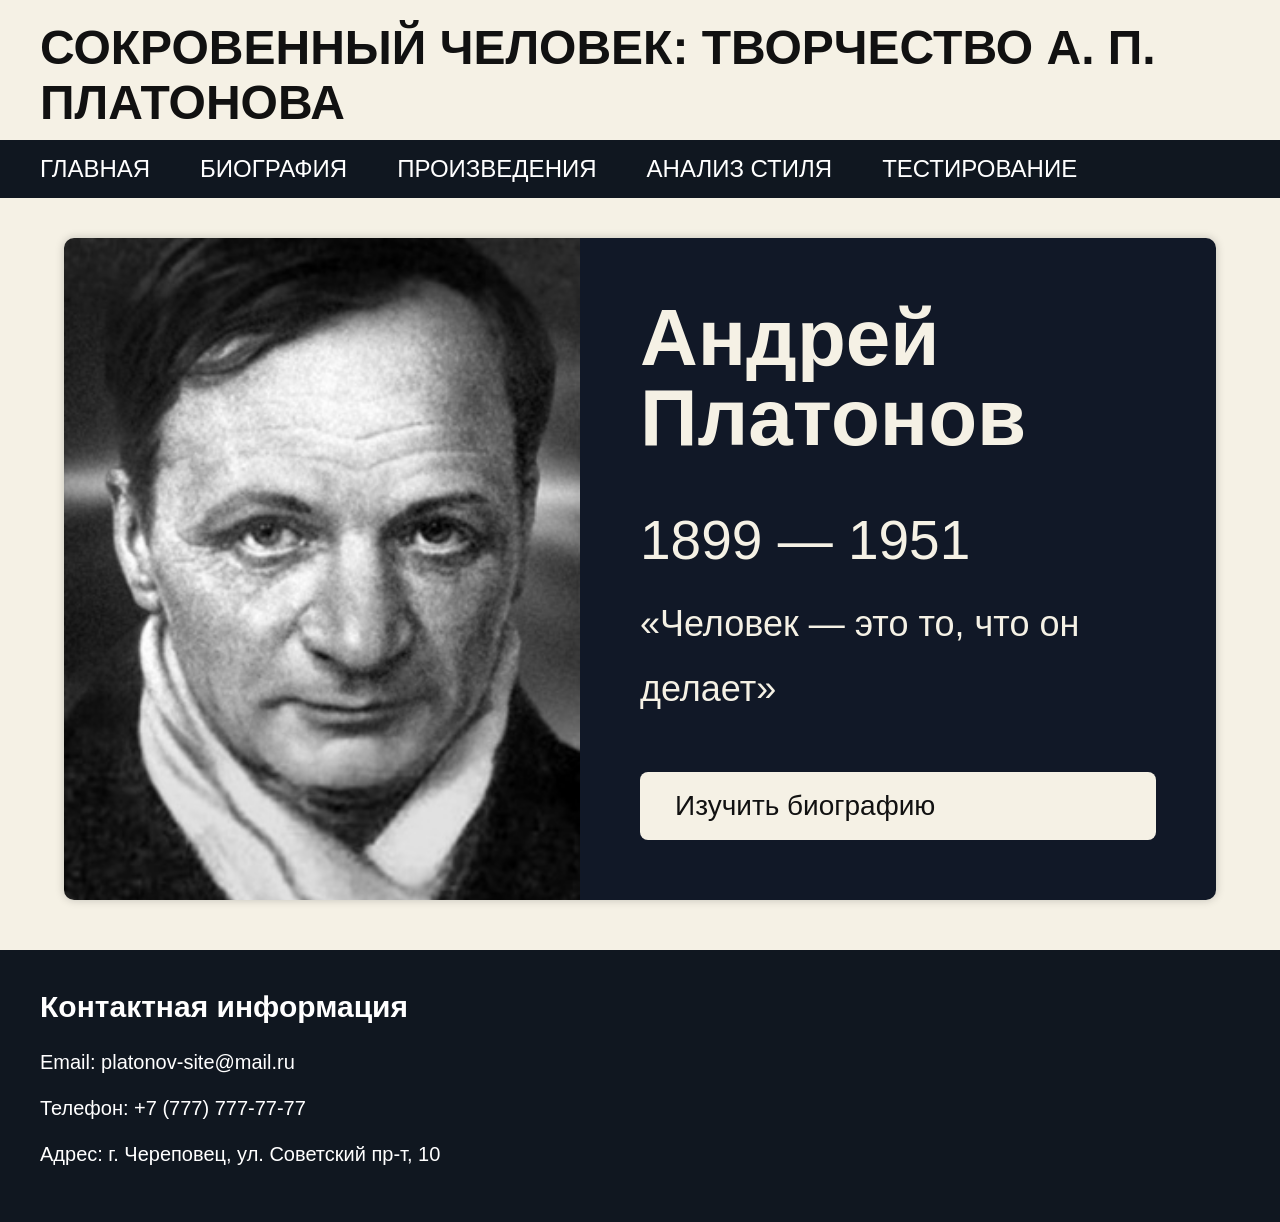
==== index.html @ af03b56c "Initial commit" ====
<!DOCTYPE html>
<html lang="ru">
<head>
<meta charset="UTF-8">
<meta name="viewport" content="width=device-width, initial-scale=1.0">
<title>Главная</title>

<link rel="stylesheet" href="style.css">

</head>

<body>

<header>
<h1>Сокровенный человек: творчество А. П. Платонова</h1>
</header>

<nav>
<ul>
<li><a href="index.html">Главная</a></li>
<li><a href="bio.html">Биография</a></li>
<li><a href="works.html">Произведения</a></li>
<li><a href="stylepage.html">Анализ стиля</a></li>
<li><a href="test.html">Тестирование</a></li>
</ul>
</nav>

<section class="hero">

<div class="hero-image"></div>

<div class="hero-text">

<h2>Андрей<br>Платонов</h2>

<div class="years">1899 — 1951</div>

<p>«Человек — это то, что он делает»</p>

<a href="bio.html" class="btn">
Изучить биографию
</a>

</div>

</section>

<footer>

<h3>Контактная информация</h3>

<p>Email: platonov-site@mail.ru</p>

<p>Телефон: +7 (777) 777-77-77</p>

<p>Адрес: г. Череповец, ул. Советский пр-т, 10</p>

</footer>

</body>
</html>
---- style.css ----
/* =========================
ОБЩИЕ СТИЛИ САЙТА
========================= */

*{
    margin:0;
    padding:0;
    box-sizing:border-box;
}

body{
    font-family:Arial, sans-serif;
    background:#f5f1e5;
    color:#111;
}

/* =========================
HEADER
========================= */

header{
    padding:20px 40px 10px;
}

header h1{
    font-size:48px;
    text-transform:uppercase;
    font-weight:bold;
}

/* =========================
НАВИГАЦИЯ
========================= */

nav{
    background:#101720;
    padding:15px 40px;
}

nav ul{
    display:flex;
    gap:50px;
    list-style:none;
    flex-wrap:wrap;
}

nav a{
    color:white;
    text-decoration:none;
    font-size:24px;
    text-transform:uppercase;
    transition:0.3s;
}

nav a:hover{
    color:#d8c7a0;
}

/* =========================
ОСНОВНОЙ КОНТЕНТ
========================= */

main{
    width:90%;
    margin:50px auto;
    min-height:600px;
}

h2{
    font-size:42px;
    margin-bottom:30px;
}

h3{
    font-size:30px;
    margin-bottom:20px;
}

p{
    font-size:22px;
    line-height:1.8;
    margin-bottom:20px;
}

/* =========================
ГЛАВНАЯ СТРАНИЦА
========================= */

.hero{
    width:90%;
    margin:40px auto;
    display:flex;
    min-height:600px;
    border-radius:10px;
    overflow:hidden;
    box-shadow:0 0 10px rgba(0,0,0,0.2);
}

.hero-image{
    flex:1;
    background:url('platonov.jpg') center/cover no-repeat;
}

.hero-text{
    flex:1;
    background:#111827;
    color:#f5f1e5;
    display:flex;
    flex-direction:column;
    justify-content:center;
    padding:60px;
}

.hero-text h2{
    font-size:80px;
    line-height:1;
}

.hero-text .years{
    font-size:55px;
    margin:20px 0;
}

.hero-text p{
    font-size:36px;
}

.btn{
    display:inline-block;
    margin-top:30px;
    padding:18px 35px;
    background:#f5f1e5;
    color:#111;
    text-decoration:none;
    font-size:28px;
    border-radius:8px;
    transition:0.3s;
}

.btn:hover{
    background:#d8c7a0;
}

/* =========================
КАРТОЧКИ
========================= */

.card{
    background:white;
    padding:30px;
    margin-bottom:30px;
    border-radius:10px;
    box-shadow:0 0 5px rgba(0,0,0,0.1);
}

/* =========================
ПОДВАЛ
========================= */

footer{
    background:#101720;
    color:white;
    padding:40px;
    margin-top:50px;
}

footer h3{
    margin-bottom:20px;
}

footer p{
    font-size:20px;
    margin-bottom:10px;
}

/* =========================
АДАПТИВНОСТЬ
========================= */

@media(max-width:1000px){

    header h1{
        font-size:28px;
    }

    nav a{
        font-size:18px;
    }

    .hero{
        flex-direction:column;
    }

    .hero-text h2{
        font-size:50px;
    }

    .hero-text .years{
        font-size:35px;
    }

    .hero-text p{
        font-size:24px;
    }

    .btn{
        font-size:20px;
    }

    p{
        font-size:18px;
    }
}
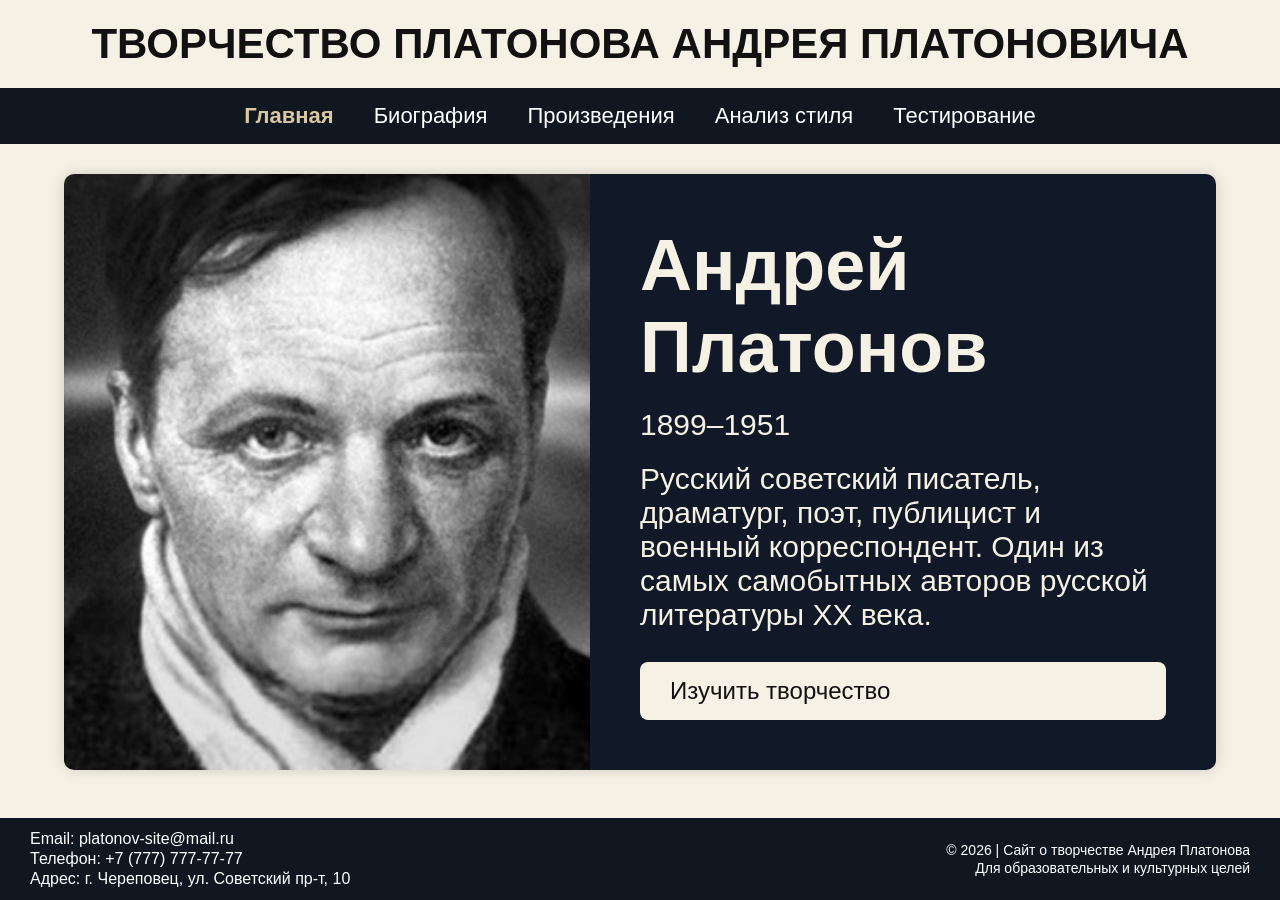
==== commit 3e76eefe: "Add files via upload" ====
--- a/index.html
+++ b/index.html
@@ -1,61 +1,71 @@
 <!DOCTYPE html>
 <html lang="ru">
+
 <head>
-<meta charset="UTF-8">
-<meta name="viewport" content="width=device-width, initial-scale=1.0">
-<title>Главная</title>
+    <meta charset="UTF-8">
+    <meta name="viewport" content="width=device-width, initial-scale=1.0">
+    <title>Творчество Платонова Андрея Платоновича</title>
 
-<link rel="stylesheet" href="style.css">
-
+    <link rel="stylesheet" href="style.css">
 </head>
 
-<body>
+<body class="home-page">
 
-<header>
-<h1>Сокровенный человек: творчество А. П. Платонова</h1>
-</header>
+    <header>
+        <h1>Творчество Платонова Андрея Платоновича</h1>
+    </header>
 
-<nav>
-<ul>
-<li><a href="index.html">Главная</a></li>
-<li><a href="bio.html">Биография</a></li>
-<li><a href="works.html">Произведения</a></li>
-<li><a href="stylepage.html">Анализ стиля</a></li>
-<li><a href="test.html">Тестирование</a></li>
-</ul>
-</nav>
+    <nav>
+        <ul>
+            <li><a href="index.html" class="active">Главная</a></li>
+            <li><a href="bio.html">Биография</a></li>
+            <li><a href="works.html">Произведения</a></li>
+            <li><a href="stylepage.html">Анализ стиля</a></li>
+            <li><a href="test.html">Тестирование</a></li>
+        </ul>
+    </nav>
 
-<section class="hero">
+    <section class="hero">
 
-<div class="hero-image"></div>
+        <div class="hero-image"></div>
 
-<div class="hero-text">
+        <div class="hero-text">
 
-<h2>Андрей<br>Платонов</h2>
+            <h2>Андрей Платонов</h2>
 
-<div class="years">1899 — 1951</div>
+            <p class="years">
+                1899–1951
+            </p>
 
-<p>«Человек — это то, что он делает»</p>
+            <p>
+                Русский советский писатель, драматург, поэт,
+                публицист и военный корреспондент.
+                Один из самых самобытных авторов русской литературы XX века.
+            </p>
 
-<a href="bio.html" class="btn">
-Изучить биографию
-</a>
+            <a href="bio.html" class="btn">
+                Изучить творчество
+            </a>
 
-</div>
+        </div>
 
-</section>
+    </section>
 
-<footer>
+<footer class="home-footer">
 
-<h3>Контактная информация</h3>
+    <div class="footer-left">
+        <p>Email: platonov-site@mail.ru</p>
+        <p>Телефон: +7 (777) 777-77-77</p>
+	<p>Адрес: г. Череповец, ул. Советский пр-т, 10</p>
+    </div>
 
-<p>Email: platonov-site@mail.ru</p>
-
-<p>Телефон: +7 (777) 777-77-77</p>
-
-<p>Адрес: г. Череповец, ул. Советский пр-т, 10</p>
+    <div class="footer-right">
+        <p>© 2026 | Сайт о творчестве Андрея Платонова</p>
+        <p>Для образовательных и культурных целей</p>
+    </div>
 
 </footer>
 
 </body>
+
 </html>
--- a/style.css
+++ b/style.css
@@ -1,5 +1,5 @@
 /* =========================
-ОБЩИЕ СТИЛИ САЙТА
+ОБЩИЕ СТИЛИ
 ========================= */
 
 *{
@@ -15,31 +15,42 @@
 }
 
 /* =========================
-HEADER
+ГЛАВНАЯ СТРАНИЦА БЕЗ СКРОЛЛА
+========================= */
+
+.home-page{
+    height:100vh;
+    overflow:hidden;
+}
+
+/* =========================
+ШАПКА
 ========================= */
 
 header{
-    padding:20px 40px 10px;
+    padding:20px;
+    text-align:center;
 }
 
 header h1{
-    font-size:48px;
+    font-size:42px;
     text-transform:uppercase;
-    font-weight:bold;
-}
-
-/* =========================
-НАВИГАЦИЯ
+}
+
+/* =========================
+МЕНЮ
 ========================= */
 
 nav{
     background:#101720;
-    padding:15px 40px;
+    padding:15px;
 }
 
 nav ul{
     display:flex;
-    gap:50px;
+    justify-content:center;
+    align-items:center;
+    gap:40px;
     list-style:none;
     flex-wrap:wrap;
 }
@@ -47,8 +58,7 @@
 nav a{
     color:white;
     text-decoration:none;
-    font-size:24px;
-    text-transform:uppercase;
+    font-size:22px;
     transition:0.3s;
 }
 
@@ -56,30 +66,30 @@
     color:#d8c7a0;
 }
 
+/* активная страница */
+
+.active{
+    color:#d8c7a0 !important;
+    font-weight:bold;
+}
+
 /* =========================
 ОСНОВНОЙ КОНТЕНТ
 ========================= */
 
 main{
     width:90%;
-    margin:50px auto;
-    min-height:600px;
-}
-
-h2{
-    font-size:42px;
+    margin:40px auto;
+}
+
+main h2{
+    font-size:40px;
     margin-bottom:30px;
 }
 
-h3{
-    font-size:30px;
-    margin-bottom:20px;
-}
-
-p{
+main p{
     font-size:22px;
     line-height:1.8;
-    margin-bottom:20px;
 }
 
 /* =========================
@@ -88,17 +98,18 @@
 
 .hero{
     width:90%;
-    margin:40px auto;
-    display:flex;
-    min-height:600px;
+    margin:30px auto;
+    display:flex;
+    min-height:65vh;
     border-radius:10px;
     overflow:hidden;
-    box-shadow:0 0 10px rgba(0,0,0,0.2);
+    box-shadow:0 0 15px rgba(0,0,0,0.15);
 }
 
 .hero-image{
     flex:1;
-    background:url('platonov.jpg') center/cover no-repeat;
+    background:url("platonov.jpg")
+    center/cover no-repeat;
 }
 
 .hero-text{
@@ -108,32 +119,32 @@
     display:flex;
     flex-direction:column;
     justify-content:center;
-    padding:60px;
+    padding:50px;
 }
 
 .hero-text h2{
-    font-size:80px;
-    line-height:1;
-}
-
-.hero-text .years{
-    font-size:55px;
-    margin:20px 0;
+    font-size:72px;
+    margin-bottom:20px;
+}
+
+.years{
+    font-size:50px;
+    margin-bottom:20px;
 }
 
 .hero-text p{
-    font-size:36px;
+    font-size:30px;
 }
 
 .btn{
     display:inline-block;
     margin-top:30px;
-    padding:18px 35px;
+    padding:15px 30px;
     background:#f5f1e5;
     color:#111;
     text-decoration:none;
-    font-size:28px;
     border-radius:8px;
+    font-size:24px;
     transition:0.3s;
 }
 
@@ -149,8 +160,61 @@
     background:white;
     padding:30px;
     margin-bottom:30px;
-    border-radius:10px;
-    box-shadow:0 0 5px rgba(0,0,0,0.1);
+    border-radius:12px;
+    transition:0.3s;
+}
+
+.card h3{
+    margin-bottom:15px;
+    font-size:28px;
+}
+
+.card p{
+    font-size:20px;
+    line-height:1.8;
+}
+
+/* эффект для произведений и анализа стиля */
+
+.card:hover{
+    transform:scale(1.03);
+    box-shadow:0 10px 25px rgba(0,0,0,0.2);
+}
+
+/* =========================
+ТЕСТ
+========================= */
+
+label{
+    display:block;
+    margin:10px 0;
+    font-size:20px;
+    cursor:pointer;
+}
+
+input[type="radio"]{
+    margin-right:10px;
+}
+
+button{
+    padding:15px 30px;
+    background:#101720;
+    color:white;
+    border:none;
+    border-radius:8px;
+    cursor:pointer;
+    font-size:20px;
+    transition:0.3s;
+}
+
+button:hover{
+    background:#243446;
+}
+
+#result{
+    margin-top:20px;
+    font-size:26px;
+    font-weight:bold;
 }
 
 /* =========================
@@ -160,17 +224,25 @@
 footer{
     background:#101720;
     color:white;
-    padding:40px;
+    padding:20px 40px;
+    display:flex;
+    justify-content:space-between;
+    align-items:flex-end;
     margin-top:50px;
 }
 
-footer h3{
-    margin-bottom:20px;
-}
-
-footer p{
-    font-size:20px;
-    margin-bottom:10px;
+.footer-left p{
+    margin:5px 0;
+    font-size:16px;
+}
+
+.footer-right{
+    text-align:right;
+}
+
+.footer-right p{
+    margin:5px 0;
+    font-size:14px;
 }
 
 /* =========================
@@ -183,6 +255,10 @@
         font-size:28px;
     }
 
+    nav ul{
+        gap:15px;
+    }
+
     nav a{
         font-size:18px;
     }
@@ -195,7 +271,7 @@
         font-size:50px;
     }
 
-    .hero-text .years{
+    .years{
         font-size:35px;
     }
 
@@ -203,11 +279,60 @@
         font-size:24px;
     }
 
-    .btn{
-        font-size:20px;
-    }
-
-    p{
-        font-size:18px;
-    }
+    footer{
+        flex-direction:column;
+        gap:15px;
+        text-align:center;
+    }
+
+    .footer-right{
+        text-align:center;
+    }
+}
+
+/* =========================
+ПОДВАЛ ГЛАВНОЙ СТРАНИЦЫ
+========================= */
+
+.home-footer{
+    position:fixed;
+    bottom:0;
+    left:0;
+    width:100%;
+
+    background:#101720;
+    color:white;
+
+    padding:10px 30px;
+
+    display:flex;
+    justify-content:space-between;
+    align-items:center;
+
+    font-size:12px;
+}
+
+.home-footer p{
+    margin:2px 0;
+}
+
+.home-footer .footer-right{
+    text-align:right;
+}
+
+/* адаптация под телефон */
+
+@media(max-width:768px){
+
+    .home-footer{
+        flex-direction:column;
+        gap:5px;
+        text-align:center;
+        padding:8px;
+    }
+
+    .home-footer .footer-right{
+        text-align:center;
+    }
+
 }
